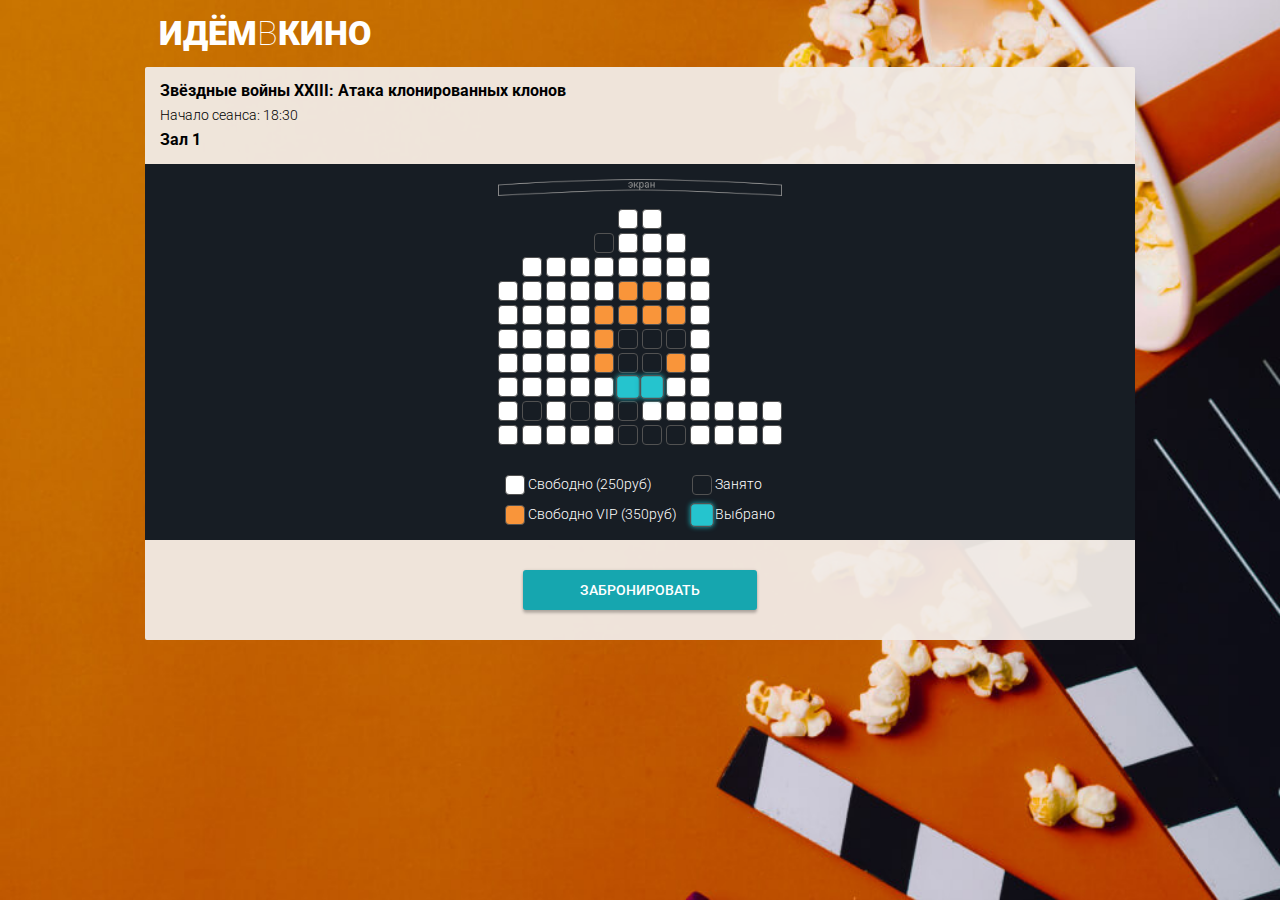
==== hall.html @ 16a18060 "Комит правок главной" ====
<!DOCTYPE html>
<html lang="ru">

<head>
  <meta charset="UTF-8">
  <meta name="viewport" content="width=device-width, initial-scale=1.0">
  <meta http-equiv="X-UA-Compatible" content="ie=edge">
  <title>ИдёмВКино</title>
  <script src="js/hall.js" defer></script>
  <link rel="stylesheet" href="css/normalize.css">
  <link rel="stylesheet" href="css/styles.css">
  <link href="https://fonts.googleapis.com/css?family=Roboto:100,300,400,500,700,900&amp;subset=cyrillic,cyrillic-ext,latin-ext" rel="stylesheet">
</head>

<body>
  <header class="page-header">
    <h1 class="page-header__title">Идём<span>в</span>кино</h1>
  </header>
  
  <main>
    <section class="buying">
      <div class="buying__info">
        <div class="buying__info-description">
          <h2 class="buying__info-title">Звёздные войны XXIII: Атака клонированных клонов</h2>
          <p class="buying__info-start">Начало сеанса: 18:30</p>
          <p class="buying__info-hall">Зал 1</p>          
        </div>
        <div class="buying__info-hint">
          <p>Тапните дважды,<br>чтобы увеличить</p>
        </div>
      </div>
      <div class="conf-step">
        <div class="conf-step__wrapper">
          <div class="conf-step__row">
            <span class="conf-step__chair conf-step__chair_disabled"></span><span class="conf-step__chair conf-step__chair_disabled"></span>
            <span class="conf-step__chair conf-step__chair_disabled"></span><span class="conf-step__chair conf-step__chair_disabled"></span>
              <span class="conf-step__chair conf-step__chair_disabled"></span><span class="conf-step__chair conf-step__chair_standart"></span>
              <span class="conf-step__chair conf-step__chair_standart"></span><span class="conf-step__chair conf-step__chair_disabled"></span>
              <span class="conf-step__chair conf-step__chair_disabled"></span><span class="conf-step__chair conf-step__chair_disabled"></span>
            <span class="conf-step__chair conf-step__chair_disabled"></span><span class="conf-step__chair conf-step__chair_disabled"></span>
            </div>  

            <div class="conf-step__row">
              <span class="conf-step__chair conf-step__chair_disabled"></span><span class="conf-step__chair conf-step__chair_disabled"></span>
              <span class="conf-step__chair conf-step__chair_disabled"></span><span class="conf-step__chair conf-step__chair_disabled"></span>
              <span class="conf-step__chair conf-step__chair_taken"></span><span class="conf-step__chair conf-step__chair_standart"></span>
              <span class="conf-step__chair conf-step__chair_standart"></span><span class="conf-step__chair conf-step__chair_standart"></span>
              <span class="conf-step__chair conf-step__chair_disabled"></span><span class="conf-step__chair conf-step__chair_disabled"></span>
              <span class="conf-step__chair conf-step__chair_disabled"></span><span class="conf-step__chair conf-step__chair_disabled"></span>
            </div>  

            <div class="conf-step__row">
              <span class="conf-step__chair conf-step__chair_disabled"></span><span class="conf-step__chair conf-step__chair_standart"></span>
              <span class="conf-step__chair conf-step__chair_standart"></span><span class="conf-step__chair conf-step__chair_standart"></span>
              <span class="conf-step__chair conf-step__chair_standart"></span><span class="conf-step__chair conf-step__chair_standart"></span>
              <span class="conf-step__chair conf-step__chair_standart"></span><span class="conf-step__chair conf-step__chair_standart"></span>
              <span class="conf-step__chair conf-step__chair_standart"></span><span class="conf-step__chair conf-step__chair_disabled"></span>
              <span class="conf-step__chair conf-step__chair_disabled"></span><span class="conf-step__chair conf-step__chair_disabled"></span>
            </div>  

            <div class="conf-step__row">
              <span class="conf-step__chair conf-step__chair_standart"></span><span class="conf-step__chair conf-step__chair_standart"></span>
              <span class="conf-step__chair conf-step__chair_standart"></span><span class="conf-step__chair conf-step__chair_standart"></span>
              <span class="conf-step__chair conf-step__chair_standart"></span><span class="conf-step__chair conf-step__chair_vip"></span>
              <span class="conf-step__chair conf-step__chair_vip"></span><span class="conf-step__chair conf-step__chair_standart"></span>
              <span class="conf-step__chair conf-step__chair_standart"></span><span class="conf-step__chair conf-step__chair_disabled"></span>
              <span class="conf-step__chair conf-step__chair_disabled"></span><span class="conf-step__chair conf-step__chair_disabled"></span>
            </div>  

            <div class="conf-step__row">
              <span class="conf-step__chair conf-step__chair_standart"></span><span class="conf-step__chair conf-step__chair_standart"></span>
              <span class="conf-step__chair conf-step__chair_standart"></span><span class="conf-step__chair conf-step__chair_standart"></span>
              <span class="conf-step__chair conf-step__chair_vip"></span><span class="conf-step__chair conf-step__chair_vip"></span>
              <span class="conf-step__chair conf-step__chair_vip"></span><span class="conf-step__chair conf-step__chair_vip"></span>
              <span class="conf-step__chair conf-step__chair_standart"></span><span class="conf-step__chair conf-step__chair_disabled"></span>
              <span class="conf-step__chair conf-step__chair_disabled"></span><span class="conf-step__chair conf-step__chair_disabled"></span>
            </div>  

            <div class="conf-step__row">
              <span class="conf-step__chair conf-step__chair_standart"></span><span class="conf-step__chair conf-step__chair_standart"></span>
              <span class="conf-step__chair conf-step__chair_standart"></span><span class="conf-step__chair conf-step__chair_standart"></span>
              <span class="conf-step__chair conf-step__chair_vip"></span><span class="conf-step__chair conf-step__chair_taken"></span>
              <span class="conf-step__chair conf-step__chair_taken"></span><span class="conf-step__chair conf-step__chair_taken"></span>
              <span class="conf-step__chair conf-step__chair_standart"></span><span class="conf-step__chair conf-step__chair_disabled"></span>
              <span class="conf-step__chair conf-step__chair_disabled"></span><span class="conf-step__chair conf-step__chair_disabled"></span>
            </div>  

            <div class="conf-step__row">
              <span class="conf-step__chair conf-step__chair_standart"></span><span class="conf-step__chair conf-step__chair_standart"></span>
              <span class="conf-step__chair conf-step__chair_standart"></span><span class="conf-step__chair conf-step__chair_standart"></span>
              <span class="conf-step__chair conf-step__chair_vip"></span><span class="conf-step__chair conf-step__chair_taken"></span>
              <span class="conf-step__chair conf-step__chair_taken"></span><span class="conf-step__chair conf-step__chair_vip"></span>
              <span class="conf-step__chair conf-step__chair_standart"></span><span class="conf-step__chair conf-step__chair_disabled"></span>
              <span class="conf-step__chair conf-step__chair_disabled"></span><span class="conf-step__chair conf-step__chair_disabled"></span>
            </div>  

            <div class="conf-step__row">
              <span class="conf-step__chair conf-step__chair_standart"></span><span class="conf-step__chair conf-step__chair_standart"></span>
              <span class="conf-step__chair conf-step__chair_standart"></span><span class="conf-step__chair conf-step__chair_standart"></span>
              <span class="conf-step__chair conf-step__chair_standart"></span><span class="conf-step__chair conf-step__chair_selected"></span>
              <span class="conf-step__chair conf-step__chair_selected"></span><span class="conf-step__chair conf-step__chair_standart"></span>
              <span class="conf-step__chair conf-step__chair_standart"></span><span class="conf-step__chair conf-step__chair_disabled"></span>
              <span class="conf-step__chair conf-step__chair_disabled"></span><span class="conf-step__chair conf-step__chair_disabled"></span>
            </div>  

            <div class="conf-step__row">
              <span class="conf-step__chair conf-step__chair_standart"></span><span class="conf-step__chair conf-step__chair_taken"></span>
              <span class="conf-step__chair conf-step__chair_standart"></span><span class="conf-step__chair conf-step__chair_taken"></span>
              <span class="conf-step__chair conf-step__chair_standart"></span><span class="conf-step__chair conf-step__chair_taken"></span>
              <span class="conf-step__chair conf-step__chair_standart"></span><span class="conf-step__chair conf-step__chair_standart"></span>
              <span class="conf-step__chair conf-step__chair_standart"></span><span class="conf-step__chair conf-step__chair_standart"></span>
              <span class="conf-step__chair conf-step__chair_standart"></span><span class="conf-step__chair conf-step__chair_standart"></span>
            </div>  

            <div class="conf-step__row">
              <span class="conf-step__chair conf-step__chair_standart"></span><span class="conf-step__chair conf-step__chair_standart"></span>
              <span class="conf-step__chair conf-step__chair_standart"></span><span class="conf-step__chair conf-step__chair_standart"></span>
              <span class="conf-step__chair conf-step__chair_standart"></span><span class="conf-step__chair conf-step__chair_taken"></span>
              <span class="conf-step__chair conf-step__chair_taken"></span><span class="conf-step__chair conf-step__chair_taken"></span>
              <span class="conf-step__chair conf-step__chair_standart"></span><span class="conf-step__chair conf-step__chair_standart"></span>
              <span class="conf-step__chair conf-step__chair_standart"></span><span class="conf-step__chair conf-step__chair_standart"></span>
            </div>
        </div>
        <div class="conf-step__legend">
          <div class="col">
            <p class="conf-step__legend-price"><span class="conf-step__chair conf-step__chair_standart"></span> Свободно (<span class="conf-step__legend-value price-standart">250</span>руб)</p>
            <p class="conf-step__legend-price"><span class="conf-step__chair conf-step__chair_vip"></span> Свободно VIP (<span class="conf-step__legend-value price-vip">350</span>руб)</p>            
          </div>
          <div class="col">
            <p class="conf-step__legend-price"><span class="conf-step__chair conf-step__chair_taken"></span> Занято</p>
            <p class="conf-step__legend-price"><span class="conf-step__chair conf-step__chair_selected"></span> Выбрано</p>                    
          </div>
        </div>
      </div>
      <button class="acceptin-button"  >Забронировать</button>
    </section>     
  </main>
  <script type="module" src="js/scripts.js"></script>
  <script src="js/createRequest.js"></script>
</body>
</html>
---- css/styles.css ----
@charset "UTF-8";
* {
  margin: 0;
  padding: 0;
  box-sizing: border-box;
}

html {
  font-family: "Roboto", sans-serif;
  font-size: 62.5%;
}

body {
  background-image: url("../i/background.jpg");
  background-size: cover;
  background-attachment: fixed;
  background-position: right;
}

.page-header {
  padding: 1.4rem;
}

.page-header__title {
  margin: 0;
  font-weight: 900;
  font-size: 3.4rem;
  color: #FFFFFF;
  text-transform: uppercase;
}
.page-header__title span {
  font-weight: 100;
}

/* ~~~~~~~~~~~~ Главная ~~~~~~~~~~~~ */
.page-nav {
  position: sticky;
  top: 2px;
  padding-bottom: 1rem;
  display: flex;
  flex-wrap: nowrap;
  align-items: stretch;
  color: #000000;
  z-index: 10;
}
.page-nav .page-nav__day {
  flex-basis: calc(100% / 8);
  font-size: 1.2rem;
  padding: 1rem;
  background: rgba(255, 255, 255, 0.9);
  box-shadow: 0px 2px 2px rgba(0, 0, 0, 0.24), 0px 0px 2px rgba(0, 0, 0, 0.12);
  border-radius: 2px;
  text-decoration: none;
  color: #000000;
}
.page-nav .page-nav__day + .page-nav__day {
  margin-left: 1px;
}
.page-nav .page-nav__day .page-nav__day-week::after {
  content: ',';
}
.page-nav .page-nav__day .page-nav__day-number::before {
  content: ' ';
}
.page-nav .page-nav__day .page-nav__day-week, .page-nav .page-nav__day .page-nav__day-number {
  display: block;
}
.page-nav .page-nav__day_chosen {
  flex-grow: 1;
  background-color: #FFFFFF;
  font-weight: 700;
  transform: scale(1.1);
}
.page-nav .page-nav__day_weekend {
  color: #DE2121;
}
.page-nav .page-nav__day_next {
  text-align: center;
}
.page-nav .page-nav__day_next::before {
  content: '>';
  font-family: monospace;
  font-weight: 700;
  font-size: 2.4rem;
}
.page-nav .page-nav__day_today .page-nav__day-week::before {
  content: 'Сегодня';
  display: block;
}
.page-nav .page-nav__day_today .page-nav__day-week, .page-nav .page-nav__day_today .page-nav__day-number {
  display: inline;
}

.movie {
  position: relative;
  padding: 1.5rem;
  margin-top: 3rem;
  background: rgba(241, 235, 230, 0.95);
  color: #000000;
}
.movie .movie__info {
  display: flex;
}
.movie .movie__poster {
  position: relative;
  width: 12.5rem;
  height: 17.5rem;
  /*    left: 1.5rem;
      top: -1.5rem;*/
}
.movie .movie__poster .movie__poster-image {
  position: relative;
  top: -3rem;
  width: 12.5rem;
  height: 17.5rem;
}
.movie .movie__poster::after {
  content: '';
  display: block;
  position: absolute;
  right: -0.7rem;
  top: -3rem;
  border: 1.5rem solid transparent;
  border-bottom: 0 solid transparent;
  border-right: 0 solid transparent;
  border-left: 0.7rem solid #772720;
}
.movie .movie__description {
  flex-grow: 1;
  padding-left: 1.5rem;
}
.movie .movie__title {
  font-weight: 700;
  font-size: 1.6rem;
}
.movie .movie__synopsis {
  font-size: 1.4rem;
  margin-top: 1rem;
}
.movie .movie__data {
  font-size: 1.4rem;
  font-weight: 300;
  margin-top: 1rem;
}
.movie .movie-seances__hall + .movie-seances__hall {
  margin-top: 2rem;
}
.movie .movie-seances__hall .movie-seances__hall-title {
  font-weight: 700;
  font-size: 1.6rem;
}
.movie .movie-seances__hall .movie-seances__list {
  margin-top: 0.7rem;
  font-size: 0;
}
.movie .movie-seances__hall .movie-seances__time-block {
  display: inline-block;
  margin-bottom: 4px;
}
.movie .movie-seances__hall .movie-seances__time-block:nth-last-of-type(n + 1) {
  margin-right: 4px;
}
.movie .movie-seances__hall .movie-seances__time {
  display: block;
  padding: 8px;
  box-shadow: 0px 2px 2px rgba(0, 0, 0, 0.24), 0px 0px 2px rgba(0, 0, 0, 0.12);
  border-radius: 2px;
  background-color: #FFFFFF;
  color: #000000;
  text-decoration: none;
  font-size: 1.5rem;
}

/* ~~~~~~~~~~~~ Кинозал ~~~~~~~~~~~~ */
.acceptin-button {
  display: block;
  margin: 3rem auto 0;
  box-shadow: 0px 3px 3px rgba(0, 0, 0, 0.24), 0px 0px 3px rgba(0, 0, 0, 0.12);
  border-radius: 3px;
  border: none;
  padding: 12px 57px;
  text-transform: uppercase;
  font-weight: 500;
  font-size: 1.4rem;
  background-color: #16A6AF;
  color: #FFFFFF;
}

.buying {
  background-color: rgba(241, 235, 230, 0.95);
  padding-bottom: 3rem;
}

.buying__info {
  display: flex;
  align-items: center;
  justify-content: space-between;
  padding: 1.5rem;
}
.buying__info .buying__info-description {
  padding-right: 1.5rem;
}
.buying__info .buying__info-title, .buying__info .buying__info-hall {
  font-size: 1.6rem;
  font-weight: 700;
}
.buying__info .buying__info-start {
  font-size: 1.4rem;
  font-weight: 300;
  margin: 0.7rem 0;
}
.buying__info .buying__info-hint {
  position: relative;
  font-weight: 300;
  font-size: 1.4rem;
  text-align: center;
}
.buying__info .buying__info-hint p {
  position: relative;
  width: 10rem;
}
.buying__info .buying__info-hint p::before {
  content: '';
  position: absolute;
  left: -1rem;
  top: calc(50% - 1.6rem);
  display: block;
  width: 2.4rem;
  height: 3.2rem;
  background-image: url(../i/hint.png);
  background-size: 2.4rem 3.2rem;
}

.conf-step {
  text-align: center;
  background-color: #171D24;
  padding: 1.5rem 3rem 1.5rem;
}

.conf-step__wrapper {
  font-size: 0;
  display: inline-block;
  background-image: url(../i/screen.png);
  background-position: top;
  background-repeat: no-repeat;
  background-size: 100%;
  padding-top: 3rem;
}
.conf-step__wrapper::before {
  content: '';
}

.conf-step__row + .conf-step__row {
  margin-top: 4px;
}

.conf-step__chair {
  display: inline-block;
  vertical-align: middle;
  width: 2rem;
  height: 2rem;
  border: 1px solid #525252;
  box-sizing: border-box;
  border-radius: 4px;
}
.conf-step__chair:not(:first-of-type) {
  margin-left: 4px;
}

.conf-step__chair_disabled {
  opacity: 0;
}

.conf-step__chair_standart {
  background-color: #FFFFFF;
}

.conf-step__chair_vip {
  background-color: #F9953A;
}

.conf-step__chair_taken {
  background-color: transparent;
}

.conf-step__chair_selected {
  background-color: #25C4CE;
  box-shadow: 0px 0px 4px #16A6AF;
  transform: scale(1.2);
}

.conf-step__legend {
  padding-top: 3rem;
  font-size: 1.4rem;
  font-weight: 300;
  color: #FFFFFF;
  display: flex;
  flex-wrap: nowrap;
  text-align: left;
}
.conf-step__legend .col {
  max-width: 25rem;
}
.conf-step__legend .col:first-of-type {
  padding-right: 1.5rem;
  margin-left: auto;
}
.conf-step__legend .col:last-of-type {
  margin-right: auto;
}
.conf-step__legend .conf-step__legend-price + .conf-step__legend-price {
  margin-top: 1rem;
}

/* ~~~~~~~~~~~~ Билет ~~~~~~~~~~~~ */
.tichet__check, .ticket__info-wrapper {
  padding-left: 1.5rem;
  padding-right: 1.5rem;
  background-color: rgba(241, 235, 230, 0.95);
}

.tichet__check {
  position: relative;
  padding-top: 2.5rem;
  padding-bottom: 2.5rem;
}
.tichet__check::before {
  content: '';
  display: block;
  position: absolute;
  top: -3px;
  left: 0;
  right: 0;
  height: 3px;
  background-image: url(../i/border-top.png);
  background-size: 10px 3px;
}
.tichet__check::after {
  content: '';
  display: block;
  position: absolute;
  bottom: -3px;
  left: 0;
  right: 0;
  height: 3px;
  background-image: url(../i/border-bottom.png);
  background-size: 10px 3px;
}

.ticket__info-wrapper {
  position: relative;
  margin-top: 6px;
  padding-top: 2rem;
  padding-bottom: 3rem;
}
.ticket__info-wrapper::before {
  content: '';
  display: block;
  position: absolute;
  top: -3px;
  left: 0;
  right: 0;
  height: 3px;
  background-image: url(../i/border-top.png);
  background-size: 10px 3px;
}
.ticket__info-wrapper::after {
  content: '';
  display: block;
  position: absolute;
  bottom: -3px;
  left: 0;
  right: 0;
  height: 3px;
  background-image: url(../i/border-bottom.png);
  background-size: 10px 3px;
}

.ticket__check-title {
  font-weight: 700;
  font-size: 2.2rem;
  text-transform: uppercase;
  color: #C76F00;
}

.ticket__info {
  font-size: 1.6rem;
  color: #000000;
}
.ticket__info + .ticket__info {
  margin-top: 1rem;
}

.ticket__details {
  font-weight: 700;
}

.ticket__hint {
  font-weight: 300;
  font-size: 1.4rem;
  margin-top: 3rem;
}
.ticket__hint + .ticket__hint {
  margin-top: 1rem;
}

.ticket__info-qr {
  display: block;
  margin: 3rem auto 0;
  width: 20rem;
  height: 20rem;
}

@media screen and (min-width: 479px) {
  .page-nav .page-nav__day {
    padding: 1rem 2rem;
  }
}
@media screen and (min-width: 990px) {
  .page-header, nav, main {
    width: 990px;
    margin: auto;
  }

  .movie, .buying {
    border-radius: 2px;
  }

  .buying__info-hint {
    display: none;
  }
}

/*================================================================*/

.movie .movie-seances__hall .acceptin-button-disabled {
 background-color: #888888;
 pointer-events: none
}

.acceptin-button:disabled {
  background-color: #888888;
  pointer-events: none
 }
@media (min-width: 200px) and (max-width: 999px) {
  .movie .movie__info {
  flex-direction: column;
  align-items: center;
  }
}
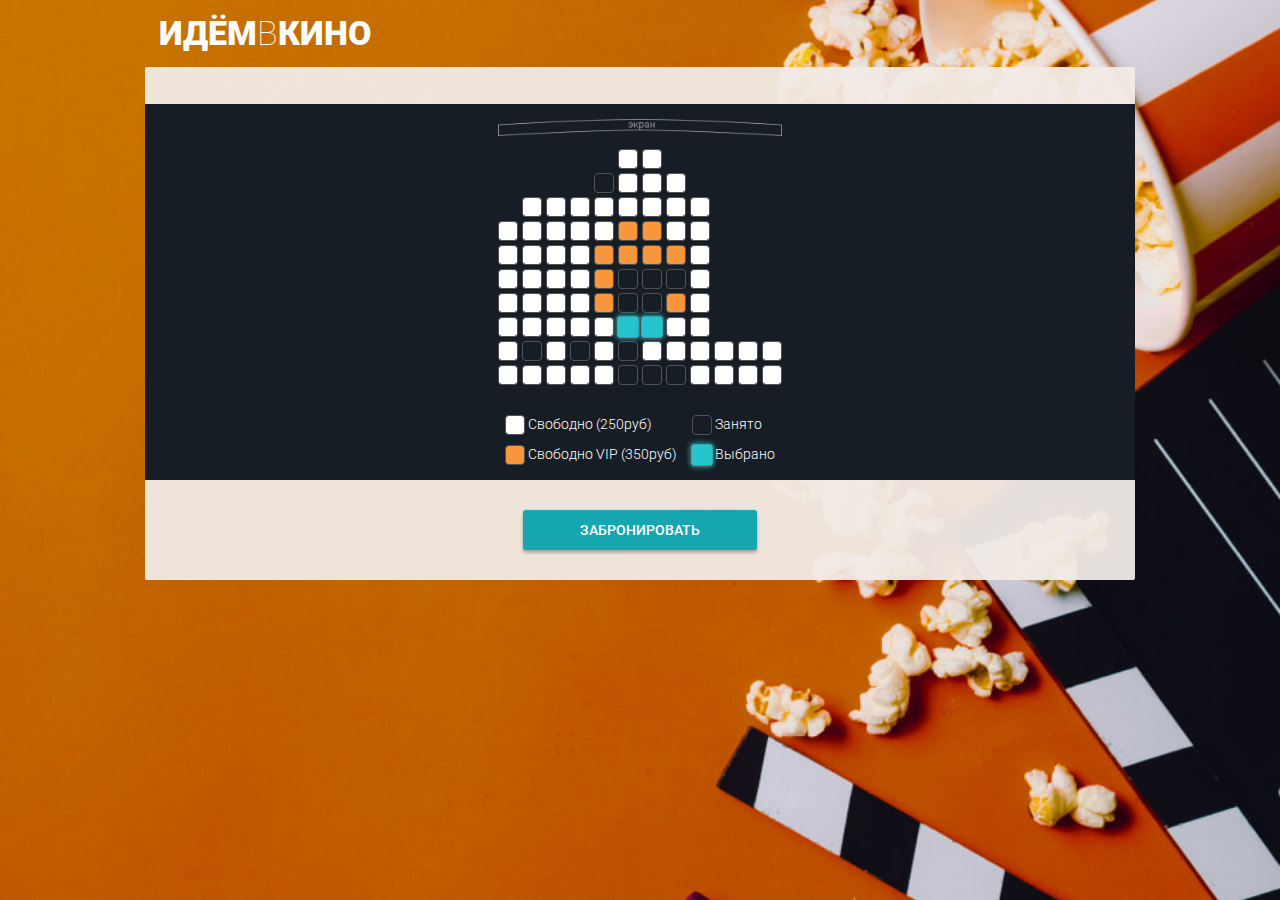
==== commit a9198be7: "Фиксация изменений" ====
--- a/hall.html
+++ b/hall.html
@@ -9,7 +9,7 @@
   <script src="js/hall.js" defer></script>
   <link rel="stylesheet" href="css/normalize.css">
   <link rel="stylesheet" href="css/styles.css">
-  <link href="https://fonts.googleapis.com/css?family=Roboto:100,300,400,500,700,900&amp;subset=cyrillic,cyrillic-ext,latin-ext" rel="stylesheet">
+  <link href="https://fonts.googleapis.com/css?family=Roboto:100,300,400,500,700,900 subset=cyrillic,cyrillic-ext,latin-ext" rel="stylesheet">
 </head>
 
 <body>
@@ -21,9 +21,9 @@
     <section class="buying">
       <div class="buying__info">
         <div class="buying__info-description">
-          <h2 class="buying__info-title">Звёздные войны XXIII: Атака клонированных клонов</h2>
-          <p class="buying__info-start">Начало сеанса: 18:30</p>
-          <p class="buying__info-hall">Зал 1</p>          
+          <h2 class="buying__info-title"></h2>
+          <p class="buying__info-start"></p>
+          <p class="buying__info-hall"></p>          
         </div>
         <div class="buying__info-hint">
           <p>Тапните дважды,<br>чтобы увеличить</p>
@@ -135,7 +135,6 @@
       <button class="acceptin-button"  >Забронировать</button>
     </section>     
   </main>
-  <script type="module" src="js/scripts.js"></script>
-  <script src="js/createRequest.js"></script>
+  <script type="module" src="./hall.js"></script>
 </body>
 </html>--- a/css/styles.css
+++ b/css/styles.css
@@ -442,6 +442,11 @@
   background-color: #888888;
   pointer-events: none
  }
+
+ .hidden {
+  display: none;
+}
+
 @media (min-width: 200px) and (max-width: 999px) {
   .movie .movie__info {
   flex-direction: column;
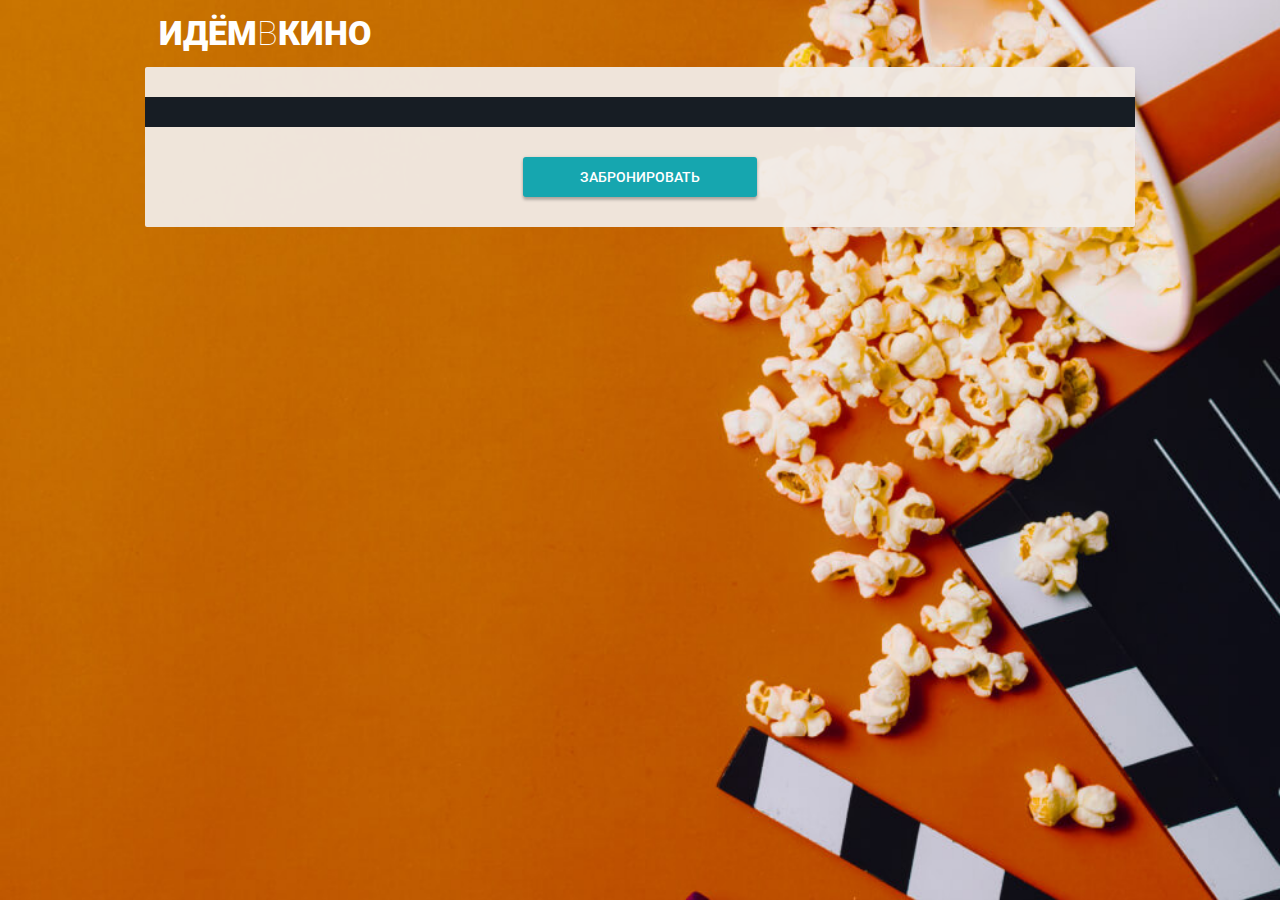
==== commit deb192c6: "крайнии правки" ====
--- a/hall.html
+++ b/hall.html
@@ -20,121 +20,14 @@
   <main>
     <section class="buying">
       <div class="buying__info">
-        <div class="buying__info-description">
-          <h2 class="buying__info-title"></h2>
-          <p class="buying__info-start"></p>
-          <p class="buying__info-hall"></p>          
-        </div>
-        <div class="buying__info-hint">
-          <p>Тапните дважды,<br>чтобы увеличить</p>
         </div>
       </div>
       <div class="conf-step">
-        <div class="conf-step__wrapper">
-          <div class="conf-step__row">
-            <span class="conf-step__chair conf-step__chair_disabled"></span><span class="conf-step__chair conf-step__chair_disabled"></span>
-            <span class="conf-step__chair conf-step__chair_disabled"></span><span class="conf-step__chair conf-step__chair_disabled"></span>
-              <span class="conf-step__chair conf-step__chair_disabled"></span><span class="conf-step__chair conf-step__chair_standart"></span>
-              <span class="conf-step__chair conf-step__chair_standart"></span><span class="conf-step__chair conf-step__chair_disabled"></span>
-              <span class="conf-step__chair conf-step__chair_disabled"></span><span class="conf-step__chair conf-step__chair_disabled"></span>
-            <span class="conf-step__chair conf-step__chair_disabled"></span><span class="conf-step__chair conf-step__chair_disabled"></span>
-            </div>  
-
-            <div class="conf-step__row">
-              <span class="conf-step__chair conf-step__chair_disabled"></span><span class="conf-step__chair conf-step__chair_disabled"></span>
-              <span class="conf-step__chair conf-step__chair_disabled"></span><span class="conf-step__chair conf-step__chair_disabled"></span>
-              <span class="conf-step__chair conf-step__chair_taken"></span><span class="conf-step__chair conf-step__chair_standart"></span>
-              <span class="conf-step__chair conf-step__chair_standart"></span><span class="conf-step__chair conf-step__chair_standart"></span>
-              <span class="conf-step__chair conf-step__chair_disabled"></span><span class="conf-step__chair conf-step__chair_disabled"></span>
-              <span class="conf-step__chair conf-step__chair_disabled"></span><span class="conf-step__chair conf-step__chair_disabled"></span>
-            </div>  
-
-            <div class="conf-step__row">
-              <span class="conf-step__chair conf-step__chair_disabled"></span><span class="conf-step__chair conf-step__chair_standart"></span>
-              <span class="conf-step__chair conf-step__chair_standart"></span><span class="conf-step__chair conf-step__chair_standart"></span>
-              <span class="conf-step__chair conf-step__chair_standart"></span><span class="conf-step__chair conf-step__chair_standart"></span>
-              <span class="conf-step__chair conf-step__chair_standart"></span><span class="conf-step__chair conf-step__chair_standart"></span>
-              <span class="conf-step__chair conf-step__chair_standart"></span><span class="conf-step__chair conf-step__chair_disabled"></span>
-              <span class="conf-step__chair conf-step__chair_disabled"></span><span class="conf-step__chair conf-step__chair_disabled"></span>
-            </div>  
-
-            <div class="conf-step__row">
-              <span class="conf-step__chair conf-step__chair_standart"></span><span class="conf-step__chair conf-step__chair_standart"></span>
-              <span class="conf-step__chair conf-step__chair_standart"></span><span class="conf-step__chair conf-step__chair_standart"></span>
-              <span class="conf-step__chair conf-step__chair_standart"></span><span class="conf-step__chair conf-step__chair_vip"></span>
-              <span class="conf-step__chair conf-step__chair_vip"></span><span class="conf-step__chair conf-step__chair_standart"></span>
-              <span class="conf-step__chair conf-step__chair_standart"></span><span class="conf-step__chair conf-step__chair_disabled"></span>
-              <span class="conf-step__chair conf-step__chair_disabled"></span><span class="conf-step__chair conf-step__chair_disabled"></span>
-            </div>  
-
-            <div class="conf-step__row">
-              <span class="conf-step__chair conf-step__chair_standart"></span><span class="conf-step__chair conf-step__chair_standart"></span>
-              <span class="conf-step__chair conf-step__chair_standart"></span><span class="conf-step__chair conf-step__chair_standart"></span>
-              <span class="conf-step__chair conf-step__chair_vip"></span><span class="conf-step__chair conf-step__chair_vip"></span>
-              <span class="conf-step__chair conf-step__chair_vip"></span><span class="conf-step__chair conf-step__chair_vip"></span>
-              <span class="conf-step__chair conf-step__chair_standart"></span><span class="conf-step__chair conf-step__chair_disabled"></span>
-              <span class="conf-step__chair conf-step__chair_disabled"></span><span class="conf-step__chair conf-step__chair_disabled"></span>
-            </div>  
-
-            <div class="conf-step__row">
-              <span class="conf-step__chair conf-step__chair_standart"></span><span class="conf-step__chair conf-step__chair_standart"></span>
-              <span class="conf-step__chair conf-step__chair_standart"></span><span class="conf-step__chair conf-step__chair_standart"></span>
-              <span class="conf-step__chair conf-step__chair_vip"></span><span class="conf-step__chair conf-step__chair_taken"></span>
-              <span class="conf-step__chair conf-step__chair_taken"></span><span class="conf-step__chair conf-step__chair_taken"></span>
-              <span class="conf-step__chair conf-step__chair_standart"></span><span class="conf-step__chair conf-step__chair_disabled"></span>
-              <span class="conf-step__chair conf-step__chair_disabled"></span><span class="conf-step__chair conf-step__chair_disabled"></span>
-            </div>  
-
-            <div class="conf-step__row">
-              <span class="conf-step__chair conf-step__chair_standart"></span><span class="conf-step__chair conf-step__chair_standart"></span>
-              <span class="conf-step__chair conf-step__chair_standart"></span><span class="conf-step__chair conf-step__chair_standart"></span>
-              <span class="conf-step__chair conf-step__chair_vip"></span><span class="conf-step__chair conf-step__chair_taken"></span>
-              <span class="conf-step__chair conf-step__chair_taken"></span><span class="conf-step__chair conf-step__chair_vip"></span>
-              <span class="conf-step__chair conf-step__chair_standart"></span><span class="conf-step__chair conf-step__chair_disabled"></span>
-              <span class="conf-step__chair conf-step__chair_disabled"></span><span class="conf-step__chair conf-step__chair_disabled"></span>
-            </div>  
-
-            <div class="conf-step__row">
-              <span class="conf-step__chair conf-step__chair_standart"></span><span class="conf-step__chair conf-step__chair_standart"></span>
-              <span class="conf-step__chair conf-step__chair_standart"></span><span class="conf-step__chair conf-step__chair_standart"></span>
-              <span class="conf-step__chair conf-step__chair_standart"></span><span class="conf-step__chair conf-step__chair_selected"></span>
-              <span class="conf-step__chair conf-step__chair_selected"></span><span class="conf-step__chair conf-step__chair_standart"></span>
-              <span class="conf-step__chair conf-step__chair_standart"></span><span class="conf-step__chair conf-step__chair_disabled"></span>
-              <span class="conf-step__chair conf-step__chair_disabled"></span><span class="conf-step__chair conf-step__chair_disabled"></span>
-            </div>  
-
-            <div class="conf-step__row">
-              <span class="conf-step__chair conf-step__chair_standart"></span><span class="conf-step__chair conf-step__chair_taken"></span>
-              <span class="conf-step__chair conf-step__chair_standart"></span><span class="conf-step__chair conf-step__chair_taken"></span>
-              <span class="conf-step__chair conf-step__chair_standart"></span><span class="conf-step__chair conf-step__chair_taken"></span>
-              <span class="conf-step__chair conf-step__chair_standart"></span><span class="conf-step__chair conf-step__chair_standart"></span>
-              <span class="conf-step__chair conf-step__chair_standart"></span><span class="conf-step__chair conf-step__chair_standart"></span>
-              <span class="conf-step__chair conf-step__chair_standart"></span><span class="conf-step__chair conf-step__chair_standart"></span>
-            </div>  
-
-            <div class="conf-step__row">
-              <span class="conf-step__chair conf-step__chair_standart"></span><span class="conf-step__chair conf-step__chair_standart"></span>
-              <span class="conf-step__chair conf-step__chair_standart"></span><span class="conf-step__chair conf-step__chair_standart"></span>
-              <span class="conf-step__chair conf-step__chair_standart"></span><span class="conf-step__chair conf-step__chair_taken"></span>
-              <span class="conf-step__chair conf-step__chair_taken"></span><span class="conf-step__chair conf-step__chair_taken"></span>
-              <span class="conf-step__chair conf-step__chair_standart"></span><span class="conf-step__chair conf-step__chair_standart"></span>
-              <span class="conf-step__chair conf-step__chair_standart"></span><span class="conf-step__chair conf-step__chair_standart"></span>
-            </div>
-        </div>
-        <div class="conf-step__legend">
-          <div class="col">
-            <p class="conf-step__legend-price"><span class="conf-step__chair conf-step__chair_standart"></span> Свободно (<span class="conf-step__legend-value price-standart">250</span>руб)</p>
-            <p class="conf-step__legend-price"><span class="conf-step__chair conf-step__chair_vip"></span> Свободно VIP (<span class="conf-step__legend-value price-vip">350</span>руб)</p>            
-          </div>
-          <div class="col">
-            <p class="conf-step__legend-price"><span class="conf-step__chair conf-step__chair_taken"></span> Занято</p>
-            <p class="conf-step__legend-price"><span class="conf-step__chair conf-step__chair_selected"></span> Выбрано</p>                    
-          </div>
-        </div>
       </div>
       <button class="acceptin-button"  >Забронировать</button>
     </section>     
   </main>
-  <script type="module" src="./hall.js"></script>
+  <script src="js/createRequest.js"></script>
+  <script src="js/hall.js"></script>
 </body>
 </html>--- a/css/styles.css
+++ b/css/styles.css
@@ -434,18 +434,10 @@
 /*================================================================*/
 
 .movie .movie-seances__hall .acceptin-button-disabled {
- background-color: #888888;
- pointer-events: none
-}
-
-.acceptin-button:disabled {
   background-color: #888888;
   pointer-events: none
- }
-
- .hidden {
-  display: none;
-}
+}
+
 
 @media (min-width: 200px) and (max-width: 999px) {
   .movie .movie__info {
